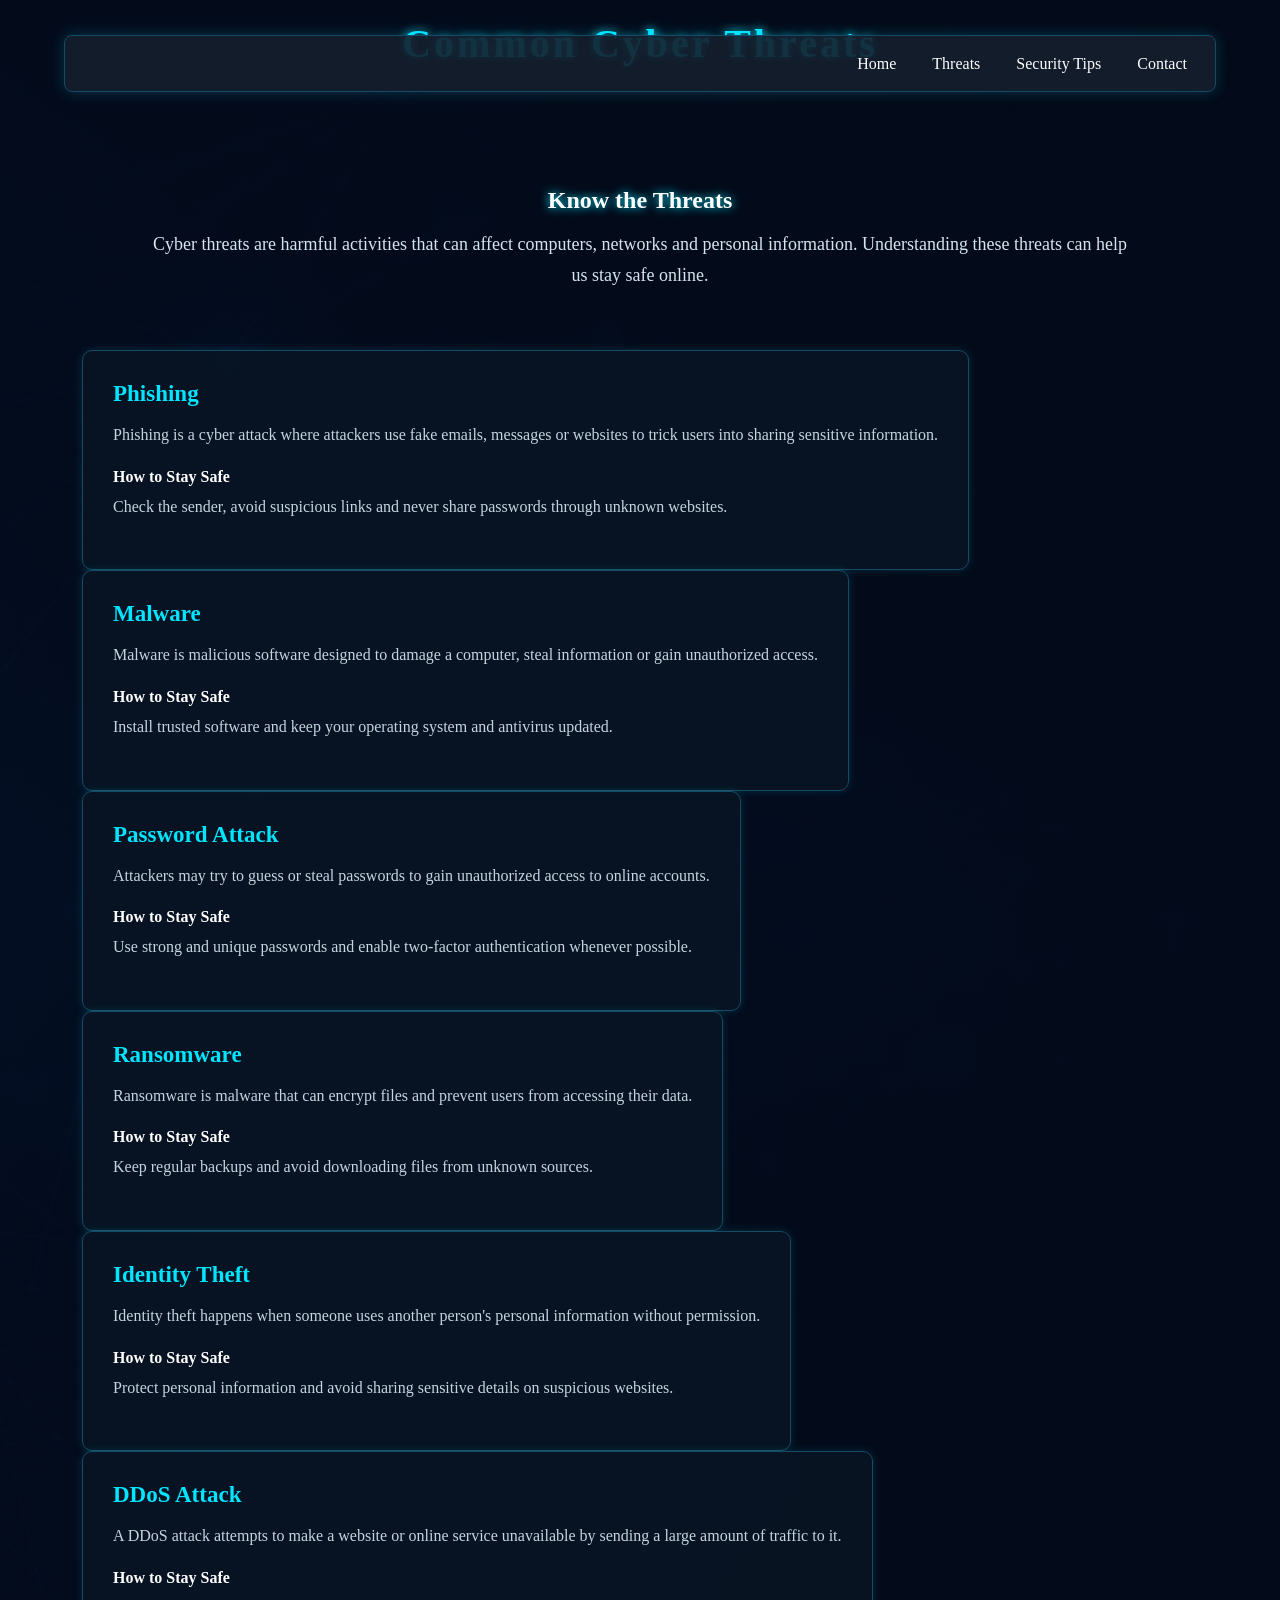
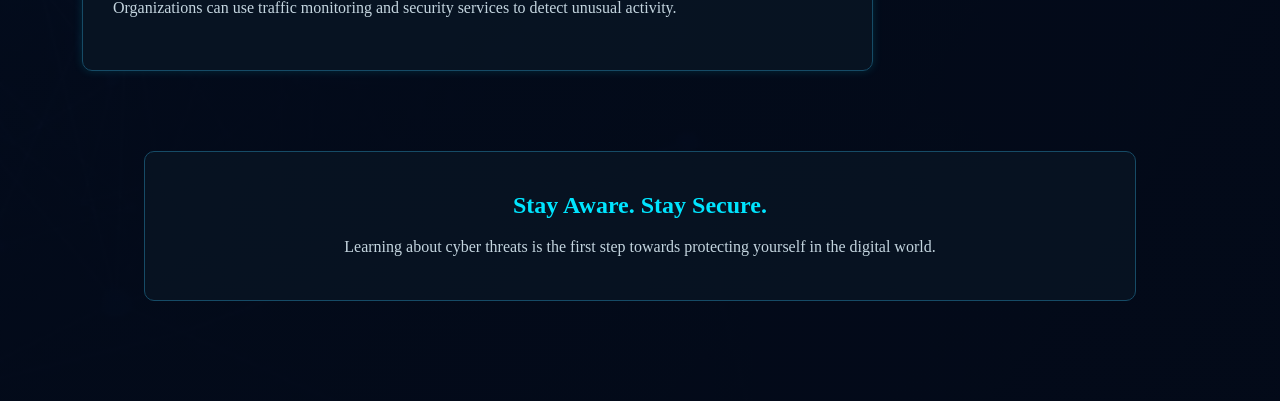
==== threats.html @ 99c3c685 "threat add" ====
<!DOCTYPE html>
<html lang="en">

<head>

    <meta charset="UTF-8">

    <meta name="viewport" content="width=device-width, initial-scale=1.0">
    <title>CyberShield - Threats</title>

    <style>
        * {
    margin: 0;
    padding: 0;
    box-sizing: border-box;
}


/* main container */

.d1 {
    width: 100%;
    min-height: 100vh;
    padding: 20px;
    background-image:
        linear-gradient(
            rgba(3, 10, 25, 0.88),
            rgba(3, 10, 25, 0.95)
        ),
        url("assets/images/frontbg.jpg");

    background-size: cover;
    background-position: center;
}


/* heading */

h1 {
    text-align: center;
    color: #00e5ff;
    font-size: 40px;
    letter-spacing: 3px;
    text-shadow: 0 0 10px #00e5ff;
    animation: heading 1.5s ease;
}


/* navigation */

nav {
    margin-top: 15px;
    background-color: rgba(20, 30, 45, 0.90);
    border: 1px solid #164b66;
    border-radius: 8px;
    box-shadow: 0 0 15px rgba(0, 229, 255, 0.2);
    position: fixed;
    top: 20px;
    left: 5%;
    width: 90%;
}


ul {
    list-style: none;
    display: flex;
    justify-content: right;
    align-items: center;
    height: 55px;
    padding: 10px;
}


li {
    margin: 10px;
    padding: 8px;
}


a {
    color: white;
    text-decoration: none;
    font-size: 16px;
    transition: 0.3s;
}


li:hover a {
    color: #00e5ff;
    text-shadow: 0 0 10px #00e5ff;
}


/* introduction */

.content {
    width: 80%; 
    margin: auto;
    padding-top: 120px;
    text-align: center;
    animation: slide 1.5s ease;
}


.content h2 {
    color: white;
    font-sze: 35px;
    margin-bottom: 15px;
    text-shadow: 0 0 10px #00e5ff;
}


.content p {
    color: #d5e5ee;
    font-size: 18px;
    line-height: 1.7;
}


/* threats cards */

.threats {
    width: 90%;
    margin: 60px auto;
    display: flex;
    justify-content: space-between;
    flex-wrap: wrap;
}


.card {
    padding: 30px;
    background: rgba(8, 20, 35, 0.90);
    border: 1px solid #164b66;
    border-radius: 10px;
    box-shadow: 0 0 10px rgba(0, 229, 255, 0.15);
    transition: 0.4s;
    animation: cardshow 1.5s ease;
}


.card:hover {
    transform: translateY(-10px);
    border-color: #00e5ff;
    box-shadow:
        0 0 15px #00e5ff,
        0 0 25px rgba(0, 102, 255, 0.4);
}


.card h3 {
    color: #00e5ff;
    font-size: 23px;
    margin-bottom: 15px;
}


.card p {
    color: #c4d5df;
    line-height: 1.6;
    margin-bottom: 20px;
}


.card h4 {
    color: white;
    margin-bottom: 8px;
}


/* bottom section */

.bottom {
    width: 80%;
    margin: 80px auto;
    padding: 40px;
    text-align: center;
    border: 1px solid #164b66;
    border-radius: 10px;
    background: rgba(8, 20, 35, 0.8);
}


.bottom h2 {
    color: #00e5ff;
    margin-bottom: 15px;
}


.bottom p {
    color: #c4d5df;
    line-height: 1.6;
}


/* heading animation */

@keyframes heading {

    from {
        opacity: 0;
        transform: translateY(-30px);
    }

    to {
        opacity: 1;
        transform: translateY(0);
    }

}


/* content animation */

@keyframes slide {

    from {
        opacity: 0;
        transform: translateX(-50px);
    }

    to {
        opacity: 1;
        transform: translateX(0);
    }

}


/* card animation */

@keyframes cardshow {

    from {
        opacity: 0;
        transform: translateY(40px);
    }

    to {
        opacity: 1;
        transform: translateY(0);
    }

}


/* responsive design */

@media screen and (max-width: 768px) {


    h1 {
        font-size: 30px;
        margin-top: 60px;
    }


    nav {
        top: 10px;
        left: 5%;
        width: 90%;
    }


    ul {
        justify-content: center;
        flex-wrap: wrap;
        height: auto;
    }


    li {
        margin: 5px;
        padding: 5px;
    }


    li a {
        font-size: 14px;
    }


    .content {
        width: 100%;
        padding-top: 100px;
    }


    .content h2 {
        font-size: 28px;
    }


    .content p {
        font-size: 16px;
    }


   .threats {
    width: 90%;
    display: flex;
    flex-direction: column;
}


    .card {
        width: 100%;
    }


    .bottom {
        width: 90%;
        padding: 25px;
    }

}
    </style>

</head>


<body>

    <div class="d1">

        <h1>Common Cyber Threats</h1>


        <nav>

            <ul>

                <li>
                    <a href="index.html">Home</a>
                </li>

                <li>
                    <a href="threats.html">Threats</a>
                </li>

                <li>
                    <a href="tips.html">Security Tips</a>
                </li>

                <li>
                    <a href="contact.html">Contact</a>
                </li>

            </ul>

        </nav>


        <div class="content">

            <h2>Know the Threats</h2>

            <p>
                Cyber threats are harmful activities that can
                affect computers, networks and personal information.
                Understanding these threats can help us stay safe online.
            </p>

        </div>


        <div class="threats">


            <div class="card">

                <h3>Phishing</h3>

                <p>
                    Phishing is a cyber attack where attackers
                    use fake emails, messages or websites to
                    trick users into sharing sensitive information.
                </p>

                <h4>How to Stay Safe</h4>

                <p>
                    Check the sender, avoid suspicious links and
                    never share passwords through unknown websites.
                </p>

            </div>


            <div class="card">

                <h3>Malware</h3>

                <p>
                    Malware is malicious software designed to
                    damage a computer, steal information or
                    gain unauthorized access.
                </p>

                <h4>How to Stay Safe</h4>

                <p>
                    Install trusted software and keep your
                    operating system and antivirus updated.
                </p>

            </div>


            <div class="card">

                <h3> Password Attack</h3>

                <p>
                    Attackers may try to guess or steal passwords
                    to gain unauthorized access to online accounts.
                </p>

                <h4>How to Stay Safe</h4>

                <p>
                    Use strong and unique passwords and enable
                    two-factor authentication whenever possible.
                </p>

            </div>


            <div class="card">

                <h3>Ransomware</h3>

                <p>
                    Ransomware is malware that can encrypt files
                    and prevent users from accessing their data.
                </p>

                <h4>How to Stay Safe</h4>

                <p>
                    Keep regular backups and avoid downloading
                    files from unknown sources.
                </p>

            </div>


            <div class="card">

                <h3>Identity Theft</h3>

                <p>
                    Identity theft happens when someone uses
                    another person's personal information without
                    permission.
                </p>

                <h4>How to Stay Safe</h4>

                <p>
                    Protect personal information and avoid sharing
                    sensitive details on suspicious websites.
                </p>

            </div>


            <div class="card">

                <h3>DDoS Attack</h3>

                <p>
                    A DDoS attack attempts to make a website or
                    online service unavailable by sending a large
                    amount of traffic to it.
                </p>

                <h4>How to Stay Safe</h4>

                <p>
                    Organizations can use traffic monitoring and
                    security services to detect unusual activity.
                </p>

            </div>


        </div>


        <div class="bottom">

            <h2>Stay Aware. Stay Secure.</h2>

            <p>
                Learning about cyber threats is the first step
                towards protecting yourself in the digital world.
            </p>

        </div>


    </div>

</body>

</html>
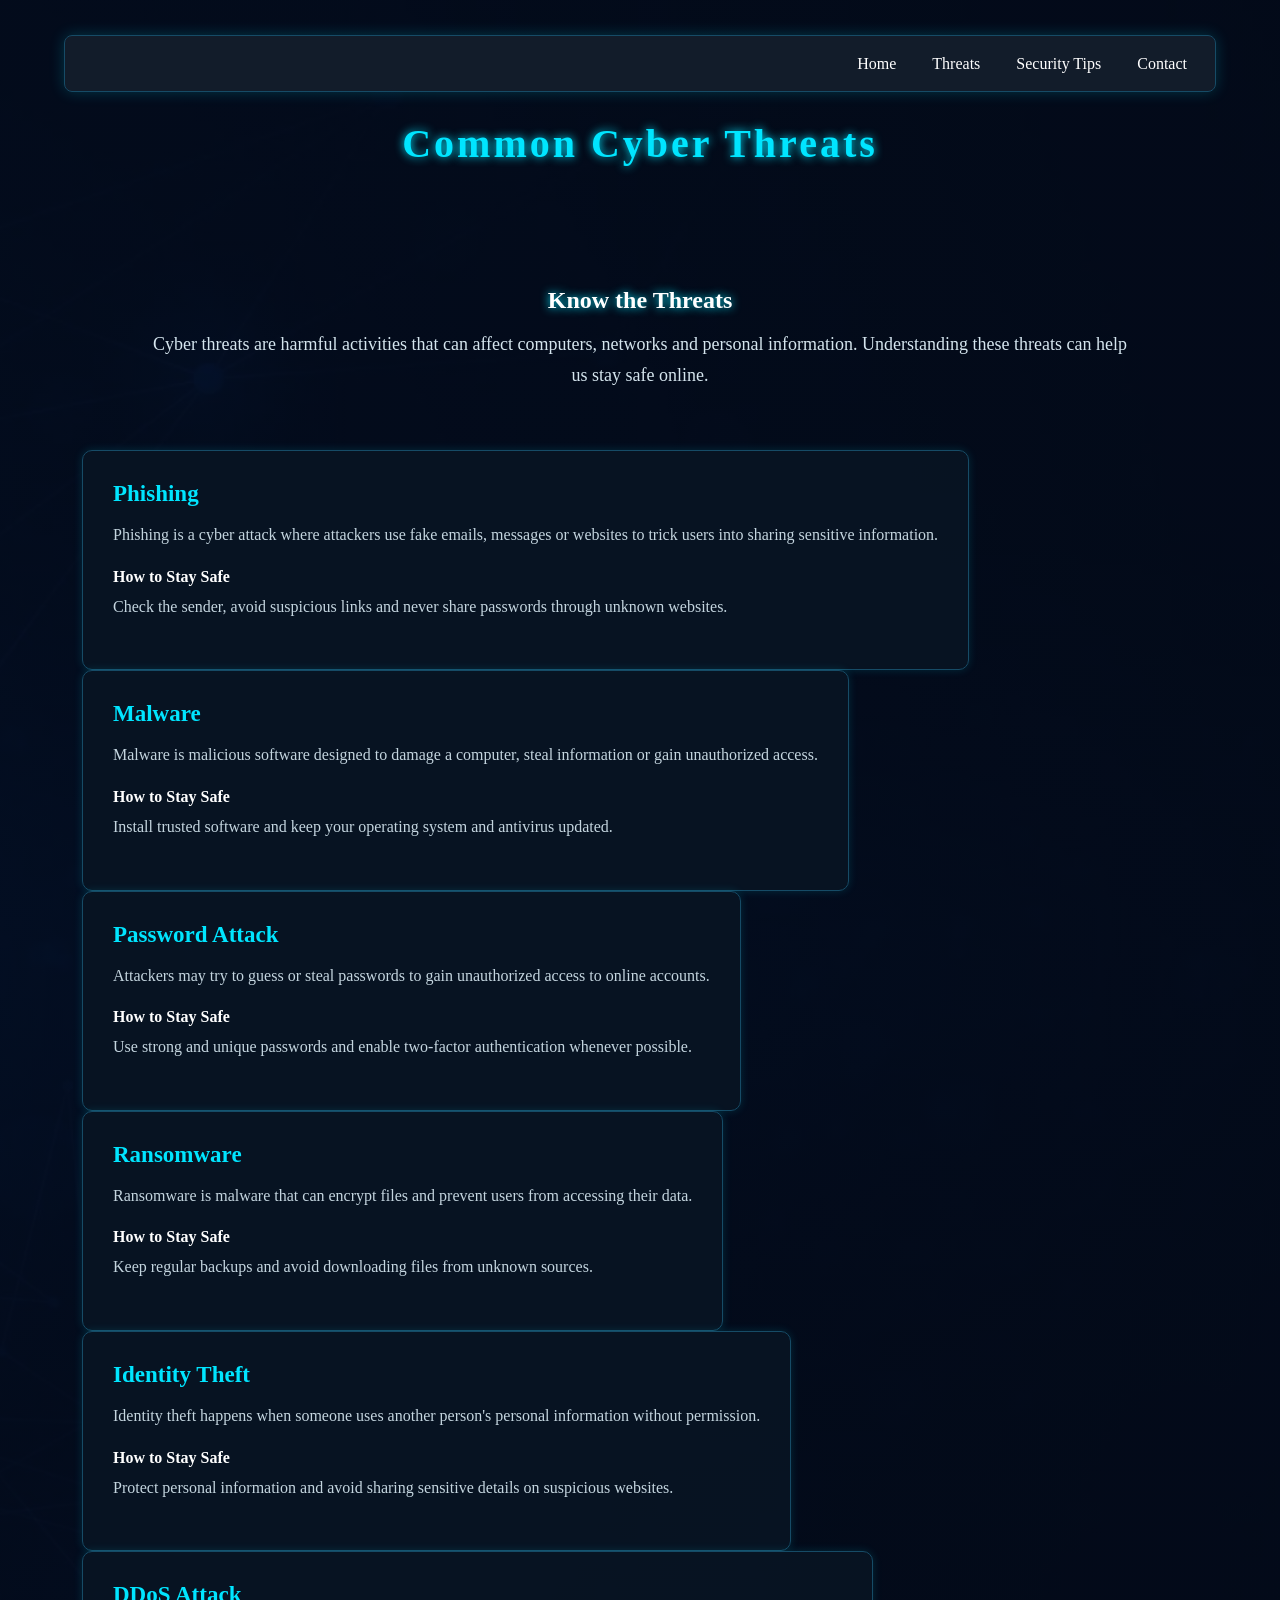
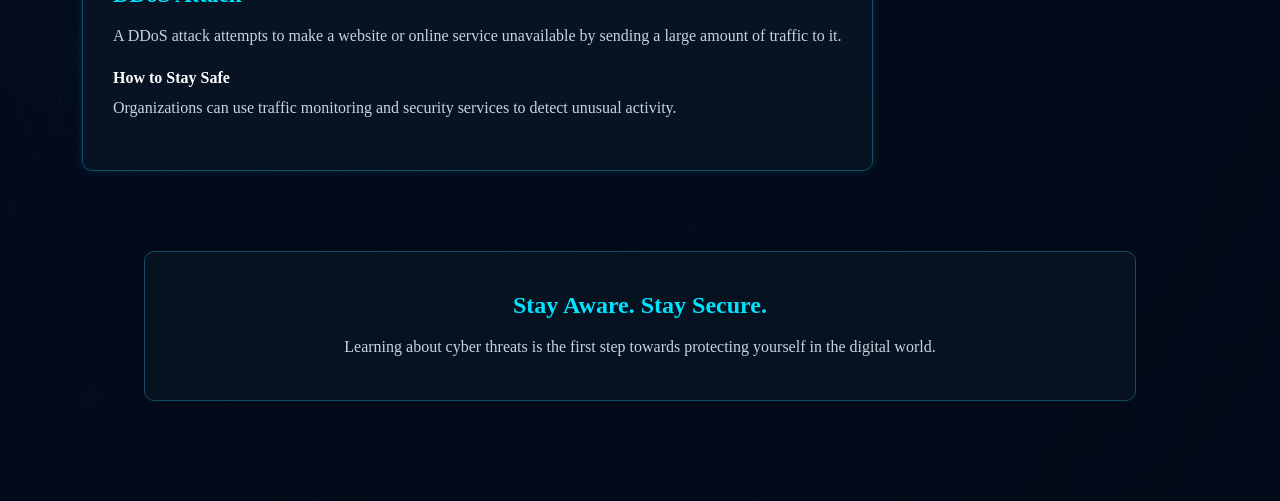
==== commit f92981f0: "tips update" ====
--- a/threats.html
+++ b/threats.html
@@ -40,6 +40,7 @@
     text-align: center;
     color: #00e5ff;
     font-size: 40px;
+    margin-top:100px;
     letter-spacing: 3px;
     text-shadow: 0 0 10px #00e5ff;
     animation: heading 1.5s ease;
